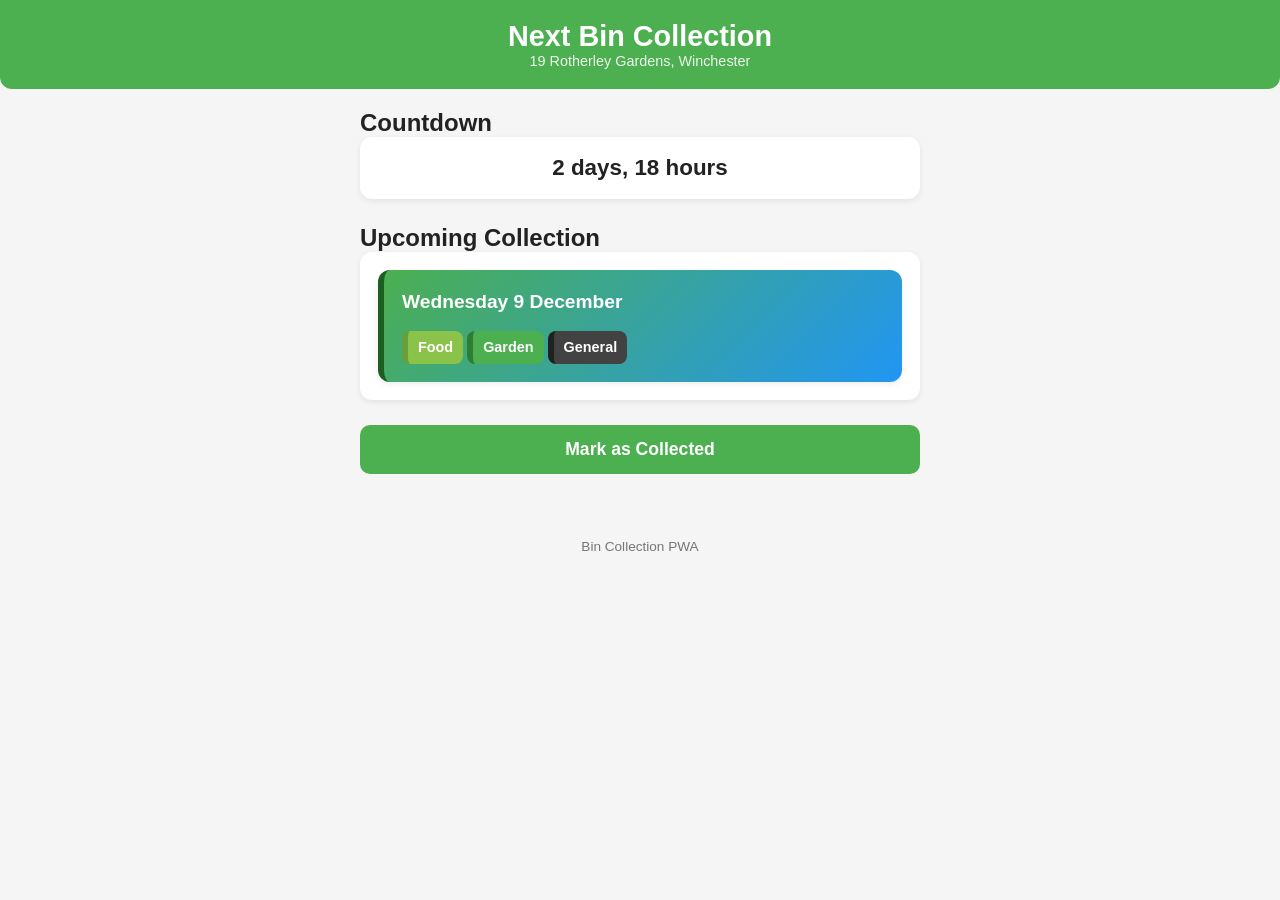
==== index.html @ 04f969e8 "Add files via upload" ====
<!DOCTYPE html>
<html lang="en">
<head>
    <meta charset="UTF-8" />
    <meta name="viewport" content="width=device-width, initial-scale=1.0" />

    <!-- PWA Requirements -->
    <link rel="manifest" href="manifest.json" />
    <meta name="theme-color" content="#4CAF50" />

    <!-- iOS PWA Support -->
    <meta name="apple-mobile-web-app-capable" content="yes" />
    <meta name="apple-mobile-web-app-status-bar-style" content="black-translucent" />
    <link rel="apple-touch-icon" href="assets/icons/icon-192.png" />

    <title>Bin Collection</title>

    <!-- Styles -->
    <link rel="stylesheet" href="style.css" />
    <link rel="stylesheet" href="assets/css/colours.css" />
</head>

<body>

    <header>
        <h1>Next Bin Collection</h1>
        <p id="address">19 Rotherley Gardens, Winchester</p>
    </header>

    <main>

        <!-- Countdown -->
        <section id="countdown-section">
            <h2>Countdown</h2>
            <div id="countdown" class="countdown-box">Loading…</div>
        </section>

        <!-- Next Collection Info -->
        <section id="next-collection-section">
            <h2>Upcoming Collection</h2>
            <div id="collection-info" class="collection-box">
                Loading…
            </div>
        </section>

        <!-- Mark as Collected -->
        <section id="actions-section">
            <button id="mark-collected-btn" class="action-btn">Mark as Collected</button>
            <button id="undo-btn" class="undo-btn hidden">Undo</button>
        </section>

    </main>

    <footer>
        <p>Bin Collection PWA</p>
    </footer>

    <!-- Main App Script -->
    <script type="module" src="app.js"></script>

</body>
</html>
---- style.css ----
/* -----------------------------------
   GLOBAL RESET & BASE STYLES
----------------------------------- */

* {
    margin: 0;
    padding: 0;
    box-sizing: border-box;
}

html, body {
    font-family: -apple-system, BlinkMacSystemFont, "Segoe UI", Roboto, sans-serif;
    background: #f5f5f5;
    color: #222;
    height: 100%;
    -webkit-font-smoothing: antialiased;
}

/* iOS safe-area padding */
body {
    padding-top: env(safe-area-inset-top);
    padding-bottom: env(safe-area-inset-bottom);
    padding-left: env(safe-area-inset-left);
    padding-right: env(safe-area-inset-right);
}

/* -----------------------------------
   HEADER
----------------------------------- */

header {
    text-align: center;
    padding: 20px 10px;
    background: #4CAF50;
    color: white;
    border-bottom-left-radius: 12px;
    border-bottom-right-radius: 12px;
}

header h1 {
    font-size: 1.8rem;
    font-weight: 700;
}

header p {
    font-size: 0.9rem;
    opacity: 0.9;
}

/* -----------------------------------
   MAIN LAYOUT
----------------------------------- */

main {
    padding: 20px;
    max-width: 600px;
    margin: 0 auto;
}

section {
    margin-bottom: 25px;
}

/* -----------------------------------
   COUNTDOWN BOX
----------------------------------- */

.countdown-box {
    background: white;
    padding: 18px;
    border-radius: 12px;
    font-size: 1.4rem;
    font-weight: 600;
    text-align: center;
    box-shadow: 0 2px 6px rgba(0,0,0,0.08);
}

/* -----------------------------------
   COLLECTION INFO BOX
----------------------------------- */

.collection-box {
    background: white;
    padding: 18px;
    border-radius: 12px;
    font-size: 1.2rem;
    line-height: 1.5;
    box-shadow: 0 2px 6px rgba(0,0,0,0.08);
}

/* -----------------------------------
   BUTTONS
----------------------------------- */

.action-btn,
.undo-btn {
    width: 100%;
    padding: 14px;
    font-size: 1.1rem;
    border: none;
    border-radius: 10px;
    cursor: pointer;
    font-weight: 600;
    transition: 0.2s ease;
}

.action-btn {
    background: #4CAF50;
    color: white;
}

.action-btn:active {
    background: #449d48;
}

.undo-btn {
    background: #ff9800;
    color: white;
    margin-top: 10px;
}

.undo-btn:active {
    background: #e68900;
}

.hidden {
    display: none;
}

/* -----------------------------------
   FOOTER
----------------------------------- */

footer {
    text-align: center;
    padding: 20px 0;
    font-size: 0.85rem;
    opacity: 0.6;
}

/* -----------------------------------
   RESPONSIVE
----------------------------------- */

@media (max-width: 480px) {
    header h1 {
        font-size: 1.5rem;
    }

    .countdown-box {
        font-size: 1.2rem;
    }

    .collection-box {
        font-size: 1.05rem;
    }
}
---- assets/css/colours.css ----
/* -----------------------------------
   BIN TYPE COLOUR CODING
----------------------------------- */

/* Food Waste */
.bin-food {
    background: #8BC34A;
    color: #ffffff;
    border-left: 6px solid #689F38;
}

/* General Waste (Black Bin) */
.bin-general {
    background: #424242;
    color: #ffffff;
    border-left: 6px solid #212121;
}

/* Garden Waste (Green Bin) */
.bin-garden {
    background: #4CAF50;
    color: #ffffff;
    border-left: 6px solid #2E7D32;
}

/* Recycling (Blue Bin) */
.bin-recycling {
    background: #2196F3;
    color: #ffffff;
    border-left: 6px solid #1565C0;
}

/* Glass Collection (Purple Bin) */
.bin-glass {
    background: #9C27B0;
    color: #ffffff;
    border-left: 6px solid #6A1B9A;
}

/* -----------------------------------
   MULTI-BIN DAYS
----------------------------------- */

.bin-multi {
    background: linear-gradient(135deg, #4CAF50, #2196F3);
    color: #ffffff;
    border-left: 6px solid #1B5E20;
}

/* -----------------------------------
   TAG STYLING
----------------------------------- */

.bin-tag {
    display: inline-block;
    padding: 6px 10px;
    margin: 4px 4px 0 0;
    border-radius: 8px;
    font-size: 0.9rem;
    font-weight: 600;
    text-transform: capitalize;
}
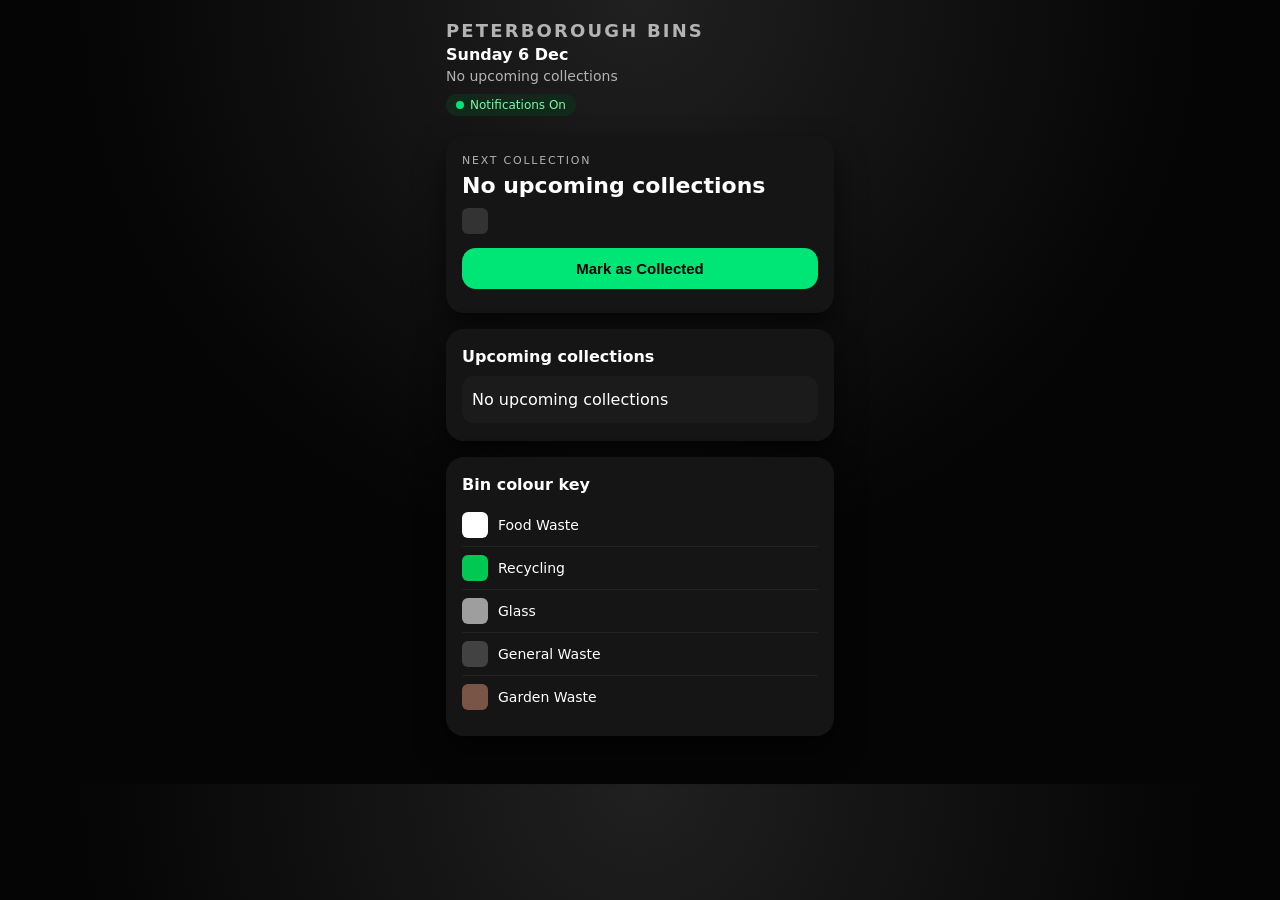
==== commit acf37715: "Add files via upload" ====
--- a/index.html
+++ b/index.html
@@ -1,62 +1,75 @@
 <!DOCTYPE html>
 <html lang="en">
 <head>
-    <meta charset="UTF-8" />
-    <meta name="viewport" content="width=device-width, initial-scale=1.0" />
+  <meta charset="UTF-8" />
+  <title>Bin Collection</title>
+  <meta name="viewport" content="width=device-width, initial-scale=1" />
 
-    <!-- PWA Requirements -->
-    <link rel="manifest" href="manifest.json" />
-    <meta name="theme-color" content="#4CAF50" />
+  <link rel="manifest" href="manifest.json" />
+  <link rel="stylesheet" href="style.css" />
 
-    <!-- iOS PWA Support -->
-    <meta name="apple-mobile-web-app-capable" content="yes" />
-    <meta name="apple-mobile-web-app-status-bar-style" content="black-translucent" />
-    <link rel="apple-touch-icon" href="assets/icons/icon-192.png" />
-
-    <title>Bin Collection</title>
-
-    <!-- Styles -->
-    <link rel="stylesheet" href="style.css" />
-    <link rel="stylesheet" href="assets/css/colours.css" />
+  <link rel="icon" href="assets/icons/icon-192.png" sizes="192x192" />
+  <link rel="apple-touch-icon" href="assets/icons/icon-192.png" />
+  <meta name="theme-color" content="#000000" />
 </head>
-
 <body>
-
-    <header>
-        <h1>Next Bin Collection</h1>
-        <p id="address">19 Rotherley Gardens, Winchester</p>
+  <main class="app">
+    <header class="app-header">
+      <h1 class="app-title">PETERBOROUGH BINS</h1>
+      <p class="app-date" id="today-label"></p>
+      <p class="app-countdown" id="countdown-label"></p>
+      <div class="notif-pill">
+        <span class="notif-dot"></span>
+        <span>Notifications On</span>
+      </div>
     </header>
 
-    <main>
+    <section class="card" id="next-card">
+      <p class="card-label">Next collection</p>
+      <h2 class="next-type" id="next-type">–</h2>
+      <p class="next-date" id="next-date">–</p>
 
-        <!-- Countdown -->
-        <section id="countdown-section">
-            <h2>Countdown</h2>
-            <div id="countdown" class="countdown-box">Loading…</div>
-        </section>
+      <div class="next-bin-row">
+        <div class="bin-icon" id="next-bin-icon"></div>
+        <p class="next-bin-text" id="next-bin-text"></p>
+      </div>
 
-        <!-- Next Collection Info -->
-        <section id="next-collection-section">
-            <h2>Upcoming Collection</h2>
-            <div id="collection-info" class="collection-box">
-                Loading…
-            </div>
-        </section>
+      <button class="btn-primary" id="mark-collected-btn">
+        Mark as Collected
+      </button>
+      <p class="last-collected" id="last-collected-label"></p>
+    </section>
 
-        <!-- Mark as Collected -->
-        <section id="actions-section">
-            <button id="mark-collected-btn" class="action-btn">Mark as Collected</button>
-            <button id="undo-btn" class="undo-btn hidden">Undo</button>
-        </section>
+    <section class="card">
+      <h2 class="section-title">Upcoming collections</h2>
+      <div id="upcoming-list"></div>
+    </section>
 
-    </main>
+    <section class="card">
+      <h2 class="section-title">Bin colour key</h2>
+      <div class="bin-row">
+        <div class="bin-icon bin-food"></div>
+        <span>Food Waste</span>
+      </div>
+      <div class="bin-row">
+        <div class="bin-icon bin-recycling"></div>
+        <span>Recycling</span>
+      </div>
+      <div class="bin-row">
+        <div class="bin-icon bin-glass"></div>
+        <span>Glass</span>
+      </div>
+      <div class="bin-row">
+        <div class="bin-icon bin-general"></div>
+        <span>General Waste</span>
+      </div>
+      <div class="bin-row">
+        <div class="bin-icon bin-garden"></div>
+        <span>Garden Waste</span>
+      </div>
+    </section>
+  </main>
 
-    <footer>
-        <p>Bin Collection PWA</p>
-    </footer>
-
-    <!-- Main App Script -->
-    <script type="module" src="app.js"></script>
-
+  <script src="app.js"></script>
 </body>
 </html>
--- a/style.css
+++ b/style.css
@@ -1,157 +1,219 @@
-/* -----------------------------------
-   GLOBAL RESET & BASE STYLES
------------------------------------ */
-
-* {
-    margin: 0;
-    padding: 0;
-    box-sizing: border-box;
-}
-
-html, body {
-    font-family: -apple-system, BlinkMacSystemFont, "Segoe UI", Roboto, sans-serif;
-    background: #f5f5f5;
-    color: #222;
-    height: 100%;
-    -webkit-font-smoothing: antialiased;
-}
-
-/* iOS safe-area padding */
+:root {
+  --bg: #050505;
+  --card: #151515;
+  --card-soft: #1b1b1b;
+  --text: #ffffff;
+  --muted: #b3b3b3;
+  --accent: #00e676;
+
+  --food: #ffffff;
+  --recycling: #00c853;
+  --glass: #9e9e9e;
+  --general: #424242;
+  --garden: #795548;
+}
+
+*,
+*::before,
+*::after {
+  box-sizing: border-box;
+}
+
 body {
-    padding-top: env(safe-area-inset-top);
-    padding-bottom: env(safe-area-inset-bottom);
-    padding-left: env(safe-area-inset-left);
-    padding-right: env(safe-area-inset-right);
-}
-
-/* -----------------------------------
-   HEADER
------------------------------------ */
-
-header {
-    text-align: center;
-    padding: 20px 10px;
-    background: #4CAF50;
-    color: white;
-    border-bottom-left-radius: 12px;
-    border-bottom-right-radius: 12px;
-}
-
-header h1 {
-    font-size: 1.8rem;
-    font-weight: 700;
-}
-
-header p {
-    font-size: 0.9rem;
-    opacity: 0.9;
-}
-
-/* -----------------------------------
-   MAIN LAYOUT
------------------------------------ */
-
-main {
-    padding: 20px;
-    max-width: 600px;
-    margin: 0 auto;
-}
-
-section {
-    margin-bottom: 25px;
-}
-
-/* -----------------------------------
-   COUNTDOWN BOX
------------------------------------ */
-
-.countdown-box {
-    background: white;
-    padding: 18px;
-    border-radius: 12px;
-    font-size: 1.4rem;
-    font-weight: 600;
-    text-align: center;
-    box-shadow: 0 2px 6px rgba(0,0,0,0.08);
-}
-
-/* -----------------------------------
-   COLLECTION INFO BOX
------------------------------------ */
-
-.collection-box {
-    background: white;
-    padding: 18px;
-    border-radius: 12px;
-    font-size: 1.2rem;
-    line-height: 1.5;
-    box-shadow: 0 2px 6px rgba(0,0,0,0.08);
-}
-
-/* -----------------------------------
-   BUTTONS
------------------------------------ */
-
-.action-btn,
-.undo-btn {
-    width: 100%;
-    padding: 14px;
-    font-size: 1.1rem;
-    border: none;
-    border-radius: 10px;
-    cursor: pointer;
-    font-weight: 600;
-    transition: 0.2s ease;
-}
-
-.action-btn {
-    background: #4CAF50;
-    color: white;
-}
-
-.action-btn:active {
-    background: #449d48;
-}
-
-.undo-btn {
-    background: #ff9800;
-    color: white;
-    margin-top: 10px;
-}
-
-.undo-btn:active {
-    background: #e68900;
-}
-
-.hidden {
-    display: none;
-}
-
-/* -----------------------------------
-   FOOTER
------------------------------------ */
-
-footer {
-    text-align: center;
-    padding: 20px 0;
-    font-size: 0.85rem;
-    opacity: 0.6;
-}
-
-/* -----------------------------------
-   RESPONSIVE
------------------------------------ */
-
-@media (max-width: 480px) {
-    header h1 {
-        font-size: 1.5rem;
-    }
-
-    .countdown-box {
-        font-size: 1.2rem;
-    }
-
-    .collection-box {
-        font-size: 1.05rem;
-    }
+  margin: 0;
+  font-family: system-ui, -apple-system, BlinkMacSystemFont, "Segoe UI",
+    sans-serif;
+  background: radial-gradient(circle at top, #202020 0, #050505 55%);
+  color: var(--text);
+}
+
+.app {
+  max-width: 420px;
+  margin: 0 auto;
+  padding: 20px 16px 32px;
+}
+
+.app-header {
+  margin-bottom: 20px;
+}
+
+.app-title {
+  font-size: 18px;
+  letter-spacing: 0.12em;
+  text-transform: uppercase;
+  color: var(--muted);
+  margin: 0 0 4px;
+}
+
+.app-date {
+  margin: 0;
+  font-size: 16px;
+  font-weight: 600;
+}
+
+.app-countdown {
+  margin: 4px 0 10px;
+  font-size: 14px;
+  color: var(--muted);
+}
+
+.notif-pill {
+  display: inline-flex;
+  align-items: center;
+  gap: 6px;
+  padding: 4px 10px;
+  border-radius: 999px;
+  background: #10291a;
+  color: #7df7a4;
+  font-size: 12px;
+}
+
+.notif-dot {
+  width: 8px;
+  height: 8px;
+  border-radius: 50%;
+  background: var(--accent);
+}
+
+/* Cards */
+
+.card {
+  background: var(--card);
+  border-radius: 18px;
+  padding: 18px 16px;
+  margin-bottom: 16px;
+  box-shadow: 0 14px 30px rgba(0, 0, 0, 0.6);
+}
+
+.card-label {
+  text-transform: uppercase;
+  font-size: 11px;
+  letter-spacing: 0.16em;
+  color: var(--muted);
+  margin: 0 0 6px;
+}
+
+.next-type {
+  margin: 0;
+  font-size: 22px;
+}
+
+.next-date {
+  margin: 4px 0 10px;
+  font-size: 14px;
+  color: var(--muted);
+}
+
+.next-bin-row {
+  display: flex;
+  align-items: center;
+  gap: 10px;
+  margin-bottom: 14px;
+}
+
+.next-bin-text {
+  margin: 0;
+  font-size: 14px;
+}
+
+/* Buttons */
+
+.btn-primary {
+  width: 100%;
+  border: none;
+  border-radius: 14px;
+  padding: 12px 16px;
+  font-size: 15px;
+  font-weight: 600;
+  background: var(--accent);
+  color: #000;
+  cursor: pointer;
+  margin-bottom: 6px;
+}
+
+.btn-primary:active {
+  transform: translateY(1px);
+}
+
+.last-collected {
+  margin: 0;
+  font-size: 12px;
+  color: var(--muted);
+}
+
+/* Upcoming list */
+
+.section-title {
+  margin: 0 0 10px;
+  font-size: 16px;
+}
+
+#upcoming-list {
+  border-radius: 12px;
+  background: var(--card-soft);
+  padding: 4px 0;
+}
+
+.upcoming-row {
+  display: flex;
+  align-items: center;
+  padding: 10px 10px;
+  border-bottom: 1px solid #222;
+  gap: 10px;
+}
+
+.upcoming-row:last-child {
+  border-bottom: none;
+}
+
+.upcoming-text-main {
+  font-size: 14px;
+  margin-bottom: 2px;
+}
+
+.upcoming-text-sub {
+  font-size: 12px;
+  color: var(--muted);
+}
+
+/* Bin icons */
+
+.bin-row {
+  display: flex;
+  align-items: center;
+  gap: 10px;
+  padding: 8px 0;
+  border-bottom: 1px solid #222;
+  font-size: 14px;
+}
+
+.bin-row:last-child {
+  border-bottom: none;
+}
+
+.bin-icon {
+  width: 26px;
+  height: 26px;
+  border-radius: 6px;
+  background: #333;
+}
+
+.bin-food {
+  background: var(--food);
+}
+
+.bin-recycling {
+  background: var(--recycling);
+}
+
+.bin-glass {
+  background: var(--glass);
+}
+
+.bin-general {
+  background: var(--general);
+}
+
+.bin-garden {
+  background: var(--garden);
 }
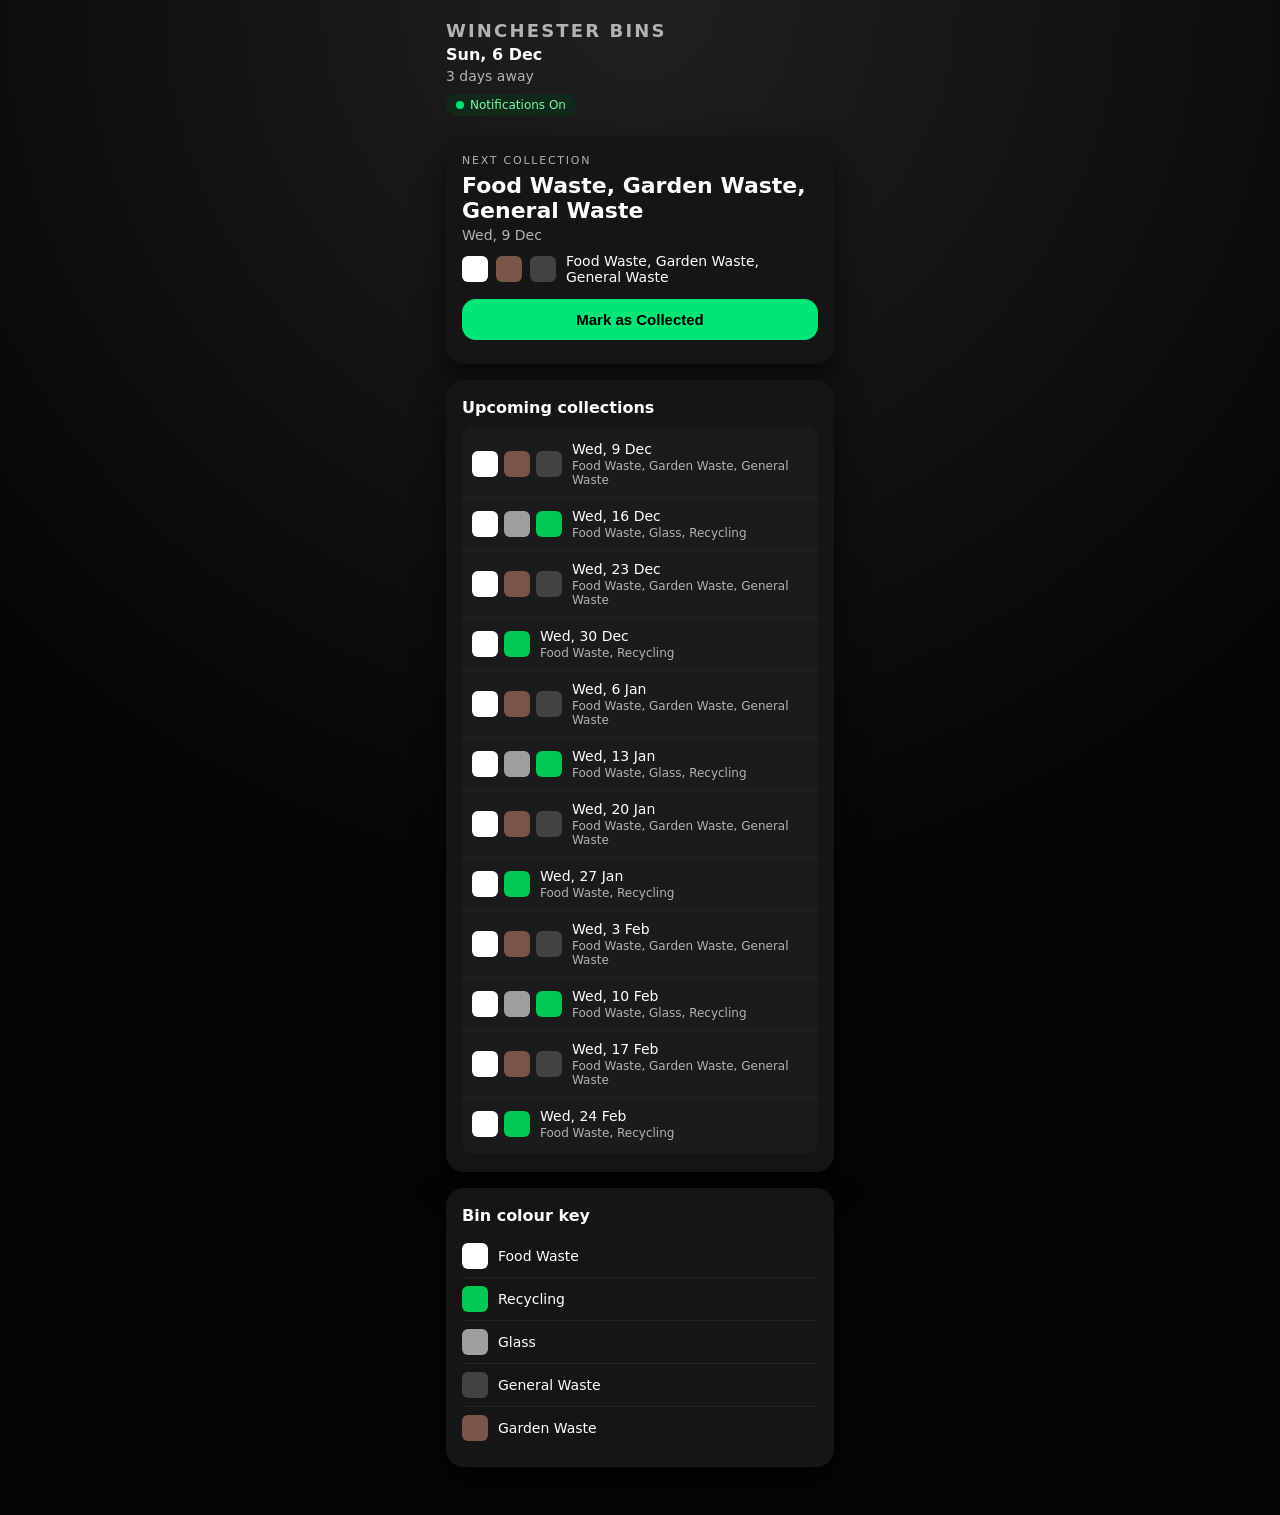
==== commit c9185a66: "Add files via upload" ====
--- a/index.html
+++ b/index.html
@@ -2,7 +2,7 @@
 <html lang="en">
 <head>
   <meta charset="UTF-8" />
-  <title>Bin Collection</title>
+  <title>Winchester Bins</title>
   <meta name="viewport" content="width=device-width, initial-scale=1" />
 
   <link rel="manifest" href="manifest.json" />
@@ -15,7 +15,7 @@
 <body>
   <main class="app">
     <header class="app-header">
-      <h1 class="app-title">PETERBOROUGH BINS</h1>
+      <h1 class="app-title">WINCHESTER BINS</h1>
       <p class="app-date" id="today-label"></p>
       <p class="app-countdown" id="countdown-label"></p>
       <div class="notif-pill">
@@ -30,7 +30,7 @@
       <p class="next-date" id="next-date">–</p>
 
       <div class="next-bin-row">
-        <div class="bin-icon" id="next-bin-icon"></div>
+        <div id="next-bin-icon"></div>
         <p class="next-bin-text" id="next-bin-text"></p>
       </div>
 
--- a/style.css
+++ b/style.css
@@ -216,4 +216,16 @@
 
 .bin-garden {
   background: var(--garden);
+}
+
+/* Multiple icons */
+
+#next-bin-icon {
+  display: flex;
+  gap: 8px;
+}
+
+.upcoming-icons {
+  display: flex;
+  gap: 6px;
 }
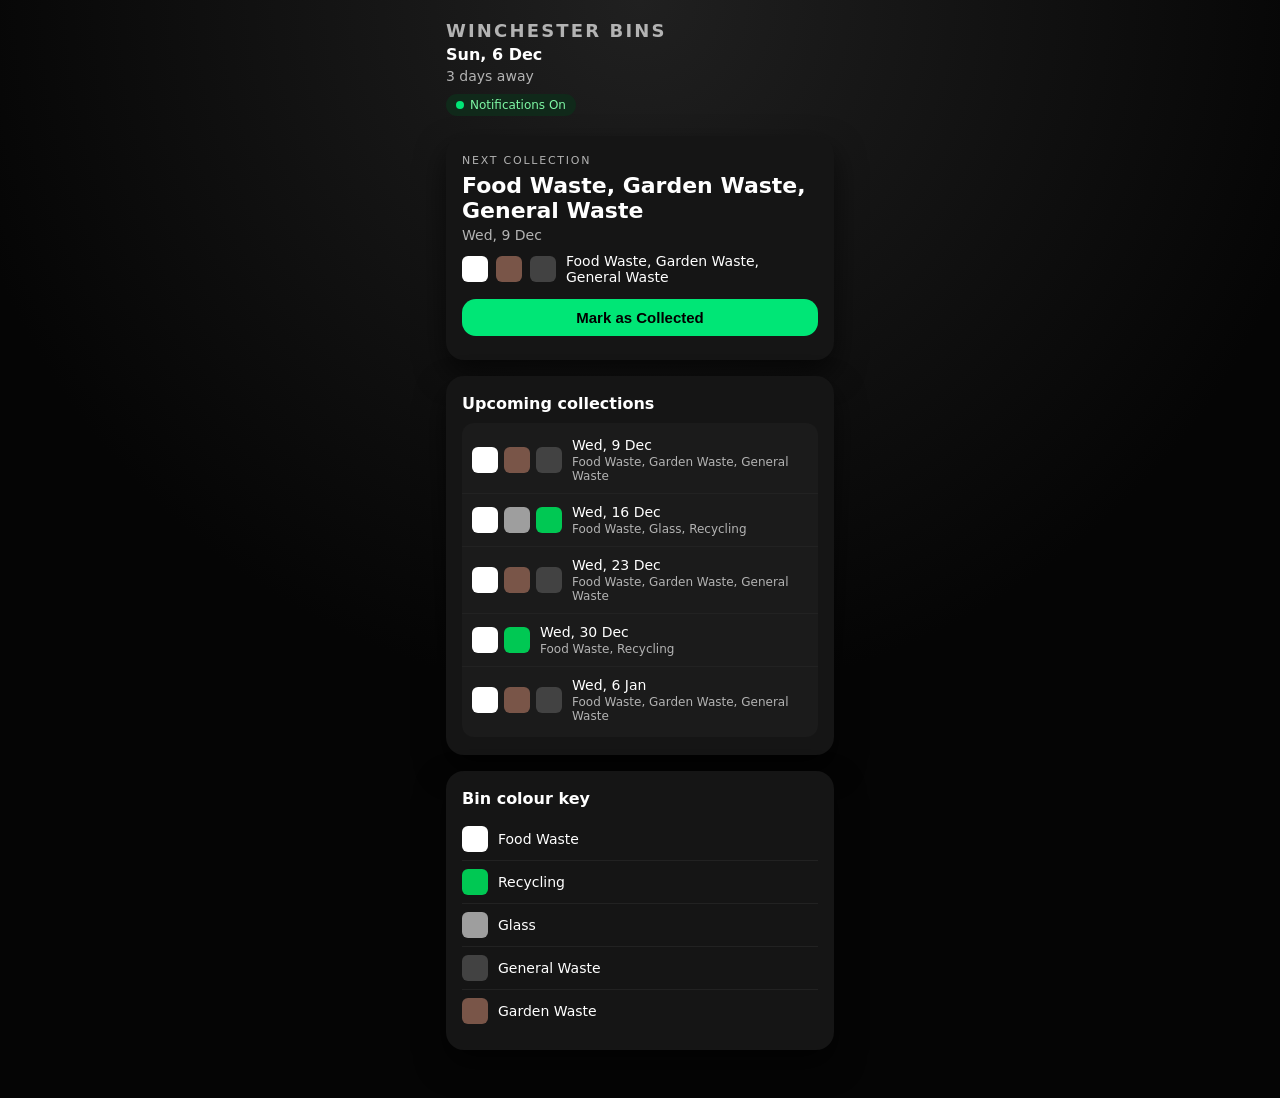
==== commit f34bc49f: "Add files via upload" ====
--- a/index.html
+++ b/index.html
@@ -37,6 +37,9 @@
       <button class="btn-primary" id="mark-collected-btn">
         Mark as Collected
       </button>
+      <button class="btn-secondary" id="undo-btn" hidden>
+        Undo
+      </button>
       <p class="last-collected" id="last-collected-label"></p>
     </section>
 
--- a/style.css
+++ b/style.css
@@ -118,20 +118,31 @@
 
 /* Buttons */
 
-.btn-primary {
+.btn-primary,
+.btn-secondary {
   width: 100%;
-  border: none;
   border-radius: 14px;
-  padding: 12px 16px;
+  padding: 10px 16px;
   font-size: 15px;
   font-weight: 600;
+  cursor: pointer;
+  border: none;
+}
+
+.btn-primary {
   background: var(--accent);
   color: #000;
-  cursor: pointer;
   margin-bottom: 6px;
 }
 
-.btn-primary:active {
+.btn-secondary {
+  background: #303030;
+  color: var(--text);
+  margin-bottom: 6px;
+}
+
+.btn-primary:active,
+.btn-secondary:active {
   transform: translateY(1px);
 }
 
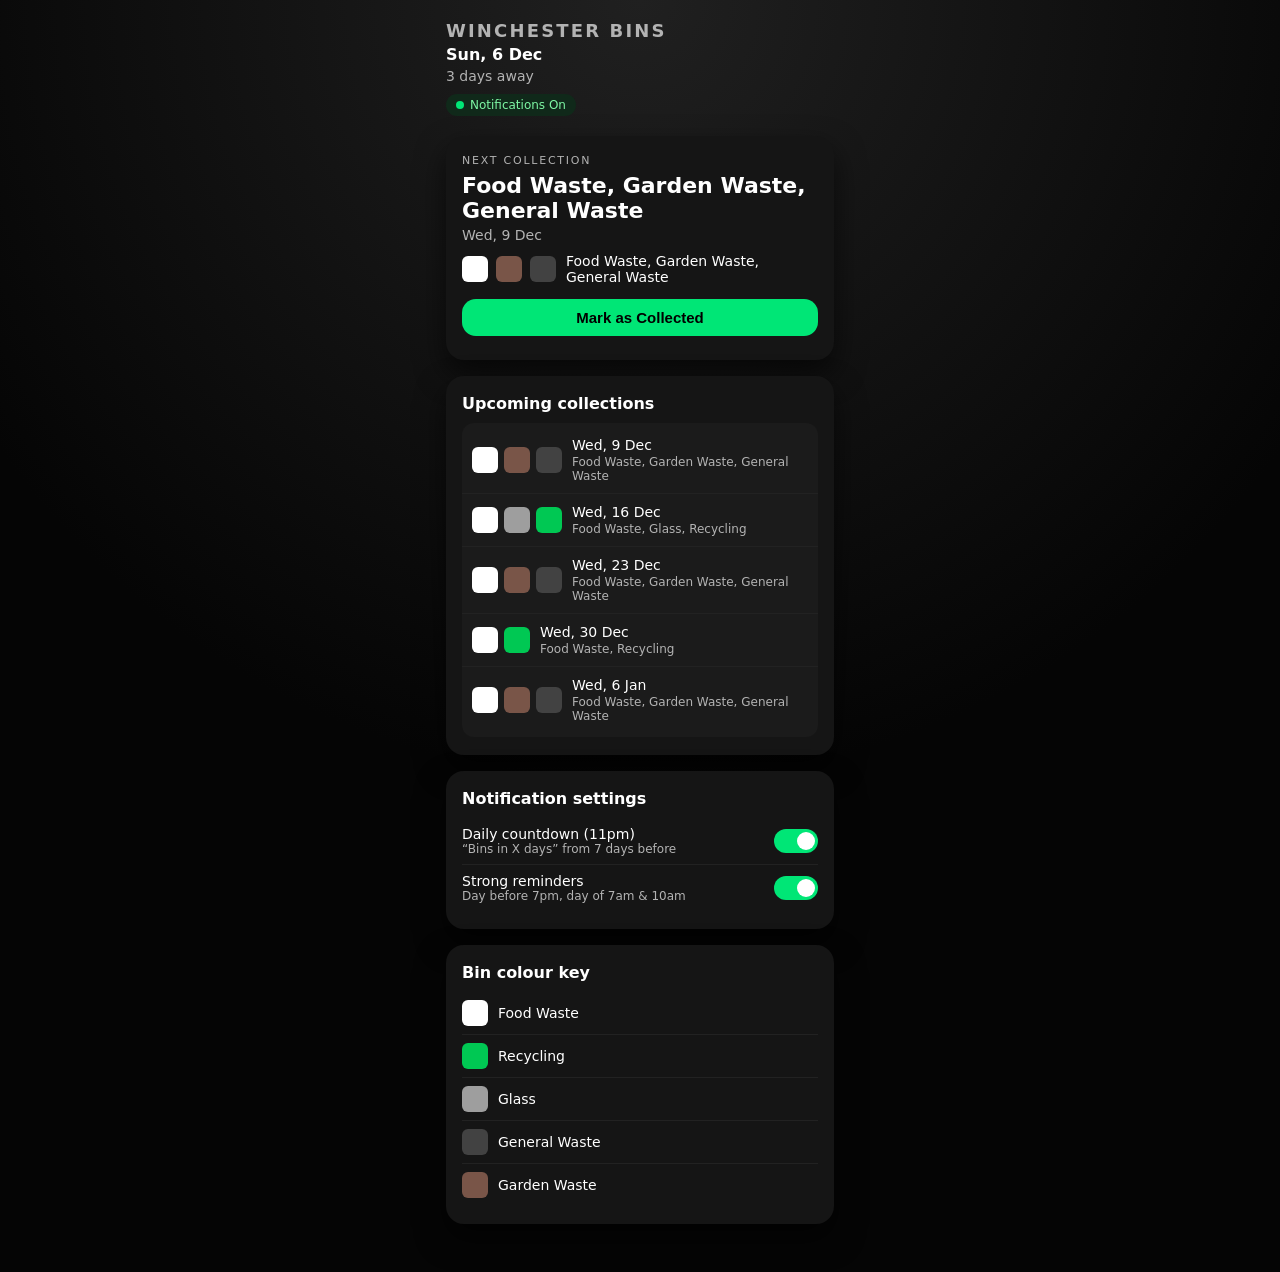
==== commit ba0cbe7c: "Add files via upload" ====
--- a/index.html
+++ b/index.html
@@ -49,6 +49,36 @@
     </section>
 
     <section class="card">
+      <h2 class="section-title">Notification settings</h2>
+
+      <div class="setting-row">
+        <div>
+          <div class="setting-title">Daily countdown (11pm)</div>
+          <div class="setting-sub">
+            “Bins in X days” from 7 days before
+          </div>
+        </div>
+        <label class="switch">
+          <input type="checkbox" id="toggle-daily" />
+          <span class="slider"></span>
+        </label>
+      </div>
+
+      <div class="setting-row">
+        <div>
+          <div class="setting-title">Strong reminders</div>
+          <div class="setting-sub">
+            Day before 7pm, day of 7am & 10am
+          </div>
+        </div>
+        <label class="switch">
+          <input type="checkbox" id="toggle-strong" />
+          <span class="slider"></span>
+        </label>
+      </div>
+    </section>
+
+    <section class="card">
       <h2 class="section-title">Bin colour key</h2>
       <div class="bin-row">
         <div class="bin-icon bin-food"></div>
--- a/style.css
+++ b/style.css
@@ -239,4 +239,72 @@
 .upcoming-icons {
   display: flex;
   gap: 6px;
+}
+
+/* Settings */
+
+.setting-row {
+  display: flex;
+  align-items: center;
+  justify-content: space-between;
+  gap: 12px;
+  padding: 8px 0;
+  border-bottom: 1px solid #222;
+}
+
+.setting-row:last-child {
+  border-bottom: none;
+}
+
+.setting-title {
+  font-size: 14px;
+}
+
+.setting-sub {
+  font-size: 12px;
+  color: var(--muted);
+}
+
+/* Toggle switch */
+
+.switch {
+  position: relative;
+  display: inline-block;
+  width: 44px;
+  height: 24px;
+}
+
+.switch input {
+  opacity: 0;
+  width: 0;
+  height: 0;
+}
+
+.slider {
+  position: absolute;
+  cursor: pointer;
+  inset: 0;
+  background-color: #444;
+  transition: 0.2s;
+  border-radius: 999px;
+}
+
+.slider:before {
+  position: absolute;
+  content: "";
+  height: 18px;
+  width: 18px;
+  left: 3px;
+  top: 3px;
+  background-color: white;
+  transition: 0.2s;
+  border-radius: 50%;
+}
+
+.switch input:checked + .slider {
+  background-color: var(--accent);
+}
+
+.switch input:checked + .slider:before {
+  transform: translateX(20px);
 }
